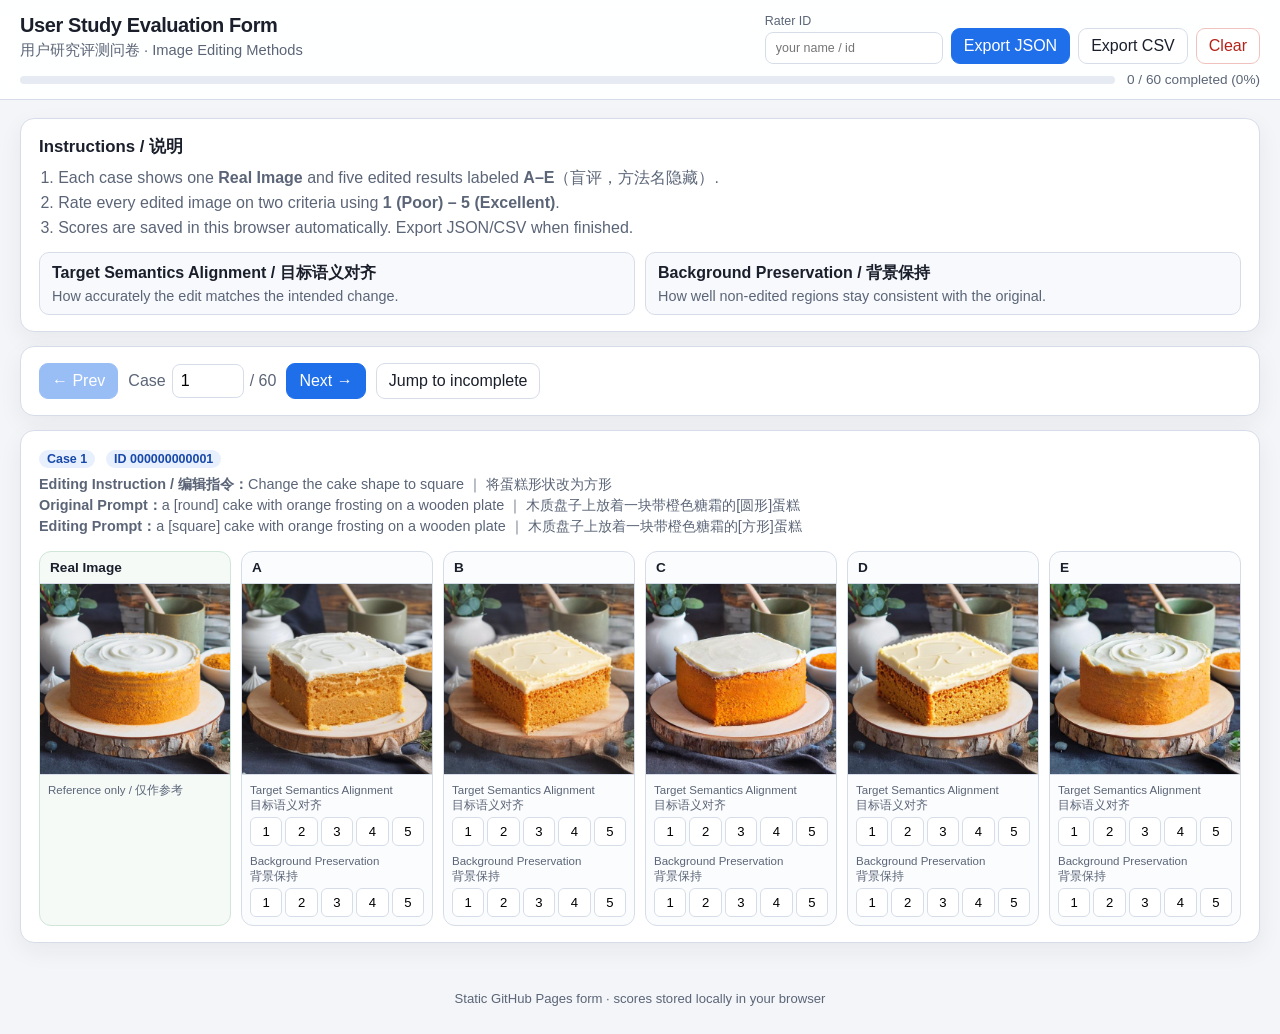
==== index.html @ 9cd1acd5 "Add image editing user-study site for GitHub Pages" ====
<!DOCTYPE html>
<html lang="zh-CN">
<head>
  <meta charset="UTF-8" />
  <meta name="viewport" content="width=device-width, initial-scale=1" />
  <title>User Study Evaluation Form</title>
  <link rel="stylesheet" href="assets/styles.css" />
</head>
<body>
  <header class="top">
    <div class="top-inner">
      <div>
        <h1>User Study Evaluation Form</h1>
        <p class="sub">用户研究评测问卷 · Image Editing Methods</p>
      </div>
      <div class="top-actions">
        <label class="rater">
          <span>Rater ID</span>
          <input id="raterId" type="text" placeholder="your name / id" autocomplete="username" />
        </label>
        <button id="btnExport" type="button" class="btn">Export JSON</button>
        <button id="btnExportCsv" type="button" class="btn ghost">Export CSV</button>
        <button id="btnClear" type="button" class="btn ghost danger">Clear</button>
      </div>
    </div>
    <div class="progress-wrap">
      <div id="progressBar" class="progress-bar"></div>
      <div id="progressText" class="progress-text">0 / 0 completed</div>
    </div>
  </header>

  <main class="wrap">
    <section class="intro card">
      <h2>Instructions / 说明</h2>
      <ol>
        <li>Each case shows one <strong>Real Image</strong> and five edited results labeled <strong>A–E</strong>（盲评，方法名隐藏）.</li>
        <li>Rate every edited image on two criteria using <strong>1 (Poor) – 5 (Excellent)</strong>.</li>
        <li>Scores are saved in this browser automatically. Export JSON/CSV when finished.</li>
      </ol>
      <div class="criteria">
        <div>
          <strong>Target Semantics Alignment / 目标语义对齐</strong>
          <p>How accurately the edit matches the intended change.</p>
        </div>
        <div>
          <strong>Background Preservation / 背景保持</strong>
          <p>How well non-edited regions stay consistent with the original.</p>
        </div>
      </div>
    </section>

    <nav class="pager card">
      <button id="prevBtn" type="button" class="btn">← Prev</button>
      <label class="jump">
        Case
        <input id="jumpInput" type="number" min="1" value="1" />
        <span id="caseTotal">/ 0</span>
      </label>
      <button id="nextBtn" type="button" class="btn">Next →</button>
      <button id="filterIncomplete" type="button" class="btn ghost">Jump to incomplete</button>
    </nav>

    <section id="caseView" class="case card" aria-live="polite"></section>
  </main>

  <footer class="foot">
    Static GitHub Pages form · scores stored locally in your browser
  </footer>

  <script src="assets/app.js" type="module"></script>
</body>
</html>
---- assets/styles.css ----
:root {
  --bg: #f3f5f8;
  --card: #ffffff;
  --ink: #1a1f2b;
  --muted: #5b6577;
  --line: #d7dde8;
  --accent: #1f6feb;
  --accent-soft: #e8f0fe;
  --good: #0f7b4a;
  --danger: #b42318;
  --shadow: 0 8px 24px rgba(26, 31, 43, 0.06);
  --radius: 14px;
  font-family: "Segoe UI", "PingFang SC", "Microsoft YaHei", sans-serif;
}

* { box-sizing: border-box; }
html, body { margin: 0; padding: 0; background: var(--bg); color: var(--ink); }
body { min-height: 100vh; }

.top {
  position: sticky;
  top: 0;
  z-index: 20;
  background: rgba(255,255,255,0.92);
  backdrop-filter: blur(10px);
  border-bottom: 1px solid var(--line);
}
.top-inner {
  max-width: 1280px;
  margin: 0 auto;
  padding: 14px 20px 8px;
  display: flex;
  gap: 16px;
  justify-content: space-between;
  align-items: flex-start;
  flex-wrap: wrap;
}
.top h1 { margin: 0; font-size: 1.25rem; letter-spacing: -0.02em; }
.sub { margin: 4px 0 0; color: var(--muted); font-size: 0.92rem; }
.top-actions { display: flex; gap: 8px; flex-wrap: wrap; align-items: end; }
.rater { display: grid; gap: 4px; font-size: 0.78rem; color: var(--muted); }
.rater input {
  border: 1px solid var(--line);
  border-radius: 8px;
  padding: 8px 10px;
  min-width: 160px;
  font: inherit;
}

.progress-wrap {
  max-width: 1280px;
  margin: 0 auto;
  padding: 0 20px 12px;
  display: grid;
  grid-template-columns: 1fr auto;
  gap: 12px;
  align-items: center;
}
.progress-bar {
  height: 8px;
  border-radius: 999px;
  background: linear-gradient(90deg, var(--accent), #79a7ff) left / 0% 100% no-repeat,
              #e6ebf3;
  transition: background-size 0.25s ease;
}
.progress-text { color: var(--muted); font-size: 0.85rem; white-space: nowrap; }

.wrap {
  max-width: 1280px;
  margin: 0 auto;
  padding: 18px 20px 48px;
  display: grid;
  gap: 14px;
}
.card {
  background: var(--card);
  border: 1px solid var(--line);
  border-radius: var(--radius);
  box-shadow: var(--shadow);
  padding: 16px 18px;
}
.intro h2 { margin: 0 0 8px; font-size: 1.05rem; }
.intro ol { margin: 0; padding-left: 1.2rem; color: var(--muted); line-height: 1.55; }
.criteria {
  margin-top: 12px;
  display: grid;
  grid-template-columns: repeat(auto-fit, minmax(240px, 1fr));
  gap: 10px;
}
.criteria > div {
  background: #f7f9fc;
  border: 1px solid var(--line);
  border-radius: 10px;
  padding: 10px 12px;
}
.criteria p { margin: 4px 0 0; color: var(--muted); font-size: 0.9rem; }

.pager {
  display: flex;
  gap: 10px;
  align-items: center;
  flex-wrap: wrap;
}
.jump { display: inline-flex; gap: 6px; align-items: center; color: var(--muted); }
.jump input {
  width: 72px;
  border: 1px solid var(--line);
  border-radius: 8px;
  padding: 7px 8px;
  font: inherit;
}

.btn {
  border: 1px solid var(--accent);
  background: var(--accent);
  color: #fff;
  border-radius: 9px;
  padding: 8px 12px;
  font: inherit;
  cursor: pointer;
}
.btn:hover { filter: brightness(1.05); }
.btn:disabled { opacity: 0.45; cursor: not-allowed; }
.btn.ghost {
  background: #fff;
  color: var(--ink);
  border-color: var(--line);
}
.btn.danger { color: var(--danger); border-color: #f0c2be; }

.case-head { display: grid; gap: 6px; margin-bottom: 14px; }
.case-head h2 { margin: 0; font-size: 1.1rem; }
.meta { color: var(--muted); font-size: 0.9rem; line-height: 1.45; }
.badge {
  display: inline-block;
  background: var(--accent-soft);
  color: #1849a9;
  border-radius: 999px;
  padding: 2px 8px;
  font-size: 0.78rem;
  margin-right: 6px;
}

.grid {
  display: grid;
  grid-template-columns: repeat(6, minmax(0, 1fr));
  gap: 10px;
}
@media (max-width: 1100px) {
  .grid { grid-template-columns: repeat(3, minmax(0, 1fr)); }
}
@media (max-width: 700px) {
  .grid { grid-template-columns: repeat(2, minmax(0, 1fr)); }
}

.col {
  border: 1px solid var(--line);
  border-radius: 12px;
  overflow: hidden;
  background: #fbfcfe;
  display: flex;
  flex-direction: column;
  min-width: 0;
}
.col.real { background: #f5faf7; border-color: #cfe6d8; }
.col-title {
  padding: 8px 10px;
  font-size: 0.85rem;
  font-weight: 650;
  border-bottom: 1px solid var(--line);
  display: flex;
  justify-content: space-between;
  align-items: center;
}
.thumb {
  aspect-ratio: 1 / 1;
  background: #eef2f7;
  display: grid;
  place-items: center;
  overflow: hidden;
}
.thumb img {
  width: 100%;
  height: 100%;
  object-fit: contain;
  background: #fff;
  cursor: zoom-in;
}
.scores {
  padding: 8px;
  display: grid;
  gap: 8px;
  border-top: 1px solid var(--line);
}
.metric { display: grid; gap: 4px; }
.metric label { font-size: 0.72rem; color: var(--muted); line-height: 1.3; }
.stars {
  display: grid;
  grid-template-columns: repeat(5, 1fr);
  gap: 3px;
}
.stars button {
  border: 1px solid var(--line);
  background: #fff;
  border-radius: 6px;
  padding: 6px 0;
  font: inherit;
  font-size: 0.82rem;
  cursor: pointer;
}
.stars button.active {
  background: var(--accent);
  border-color: var(--accent);
  color: #fff;
  font-weight: 700;
}
.col.done .col-title::after {
  content: "✓";
  color: var(--good);
  font-weight: 700;
}

.lightbox {
  position: fixed;
  inset: 0;
  background: rgba(10, 14, 22, 0.78);
  display: none;
  place-items: center;
  z-index: 50;
  padding: 24px;
}
.lightbox.open { display: grid; }
.lightbox img {
  max-width: min(96vw, 1100px);
  max-height: 90vh;
  object-fit: contain;
  border-radius: 10px;
  background: #fff;
}
.foot {
  text-align: center;
  color: var(--muted);
  font-size: 0.82rem;
  padding: 0 16px 28px;
}
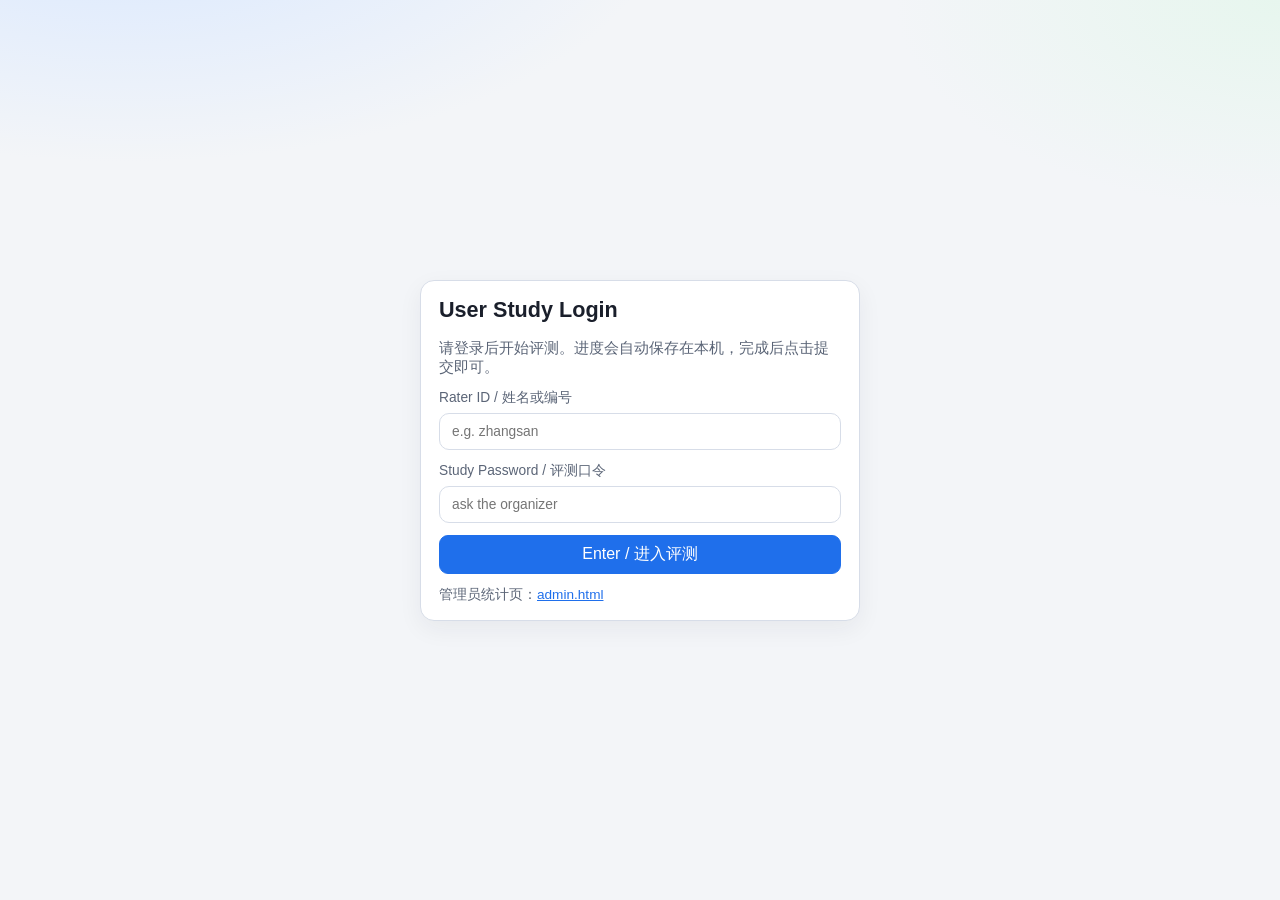
==== commit af5bcf1d: "Add login, submit-to-Issues, and admin auto-stats" ====
--- a/index.html
+++ b/index.html
@@ -7,65 +7,83 @@
   <link rel="stylesheet" href="assets/styles.css" />
 </head>
 <body>
-  <header class="top">
-    <div class="top-inner">
-      <div>
-        <h1>User Study Evaluation Form</h1>
-        <p class="sub">用户研究评测问卷 · Image Editing Methods</p>
-      </div>
-      <div class="top-actions">
-        <label class="rater">
-          <span>Rater ID</span>
-          <input id="raterId" type="text" placeholder="your name / id" autocomplete="username" />
-        </label>
-        <button id="btnExport" type="button" class="btn">Export JSON</button>
-        <button id="btnExportCsv" type="button" class="btn ghost">Export CSV</button>
-        <button id="btnClear" type="button" class="btn ghost danger">Clear</button>
-      </div>
-    </div>
-    <div class="progress-wrap">
-      <div id="progressBar" class="progress-bar"></div>
-      <div id="progressText" class="progress-text">0 / 0 completed</div>
-    </div>
-  </header>
+  <div id="loginGate" class="gate">
+    <form id="loginForm" class="gate-card card">
+      <h1>User Study Login</h1>
+      <p class="sub">请登录后开始评测。进度会自动保存在本机，完成后点击提交即可。</p>
+      <label class="field">
+        <span>Rater ID / 姓名或编号</span>
+        <input id="loginRaterId" type="text" required minlength="1" maxlength="64" placeholder="e.g. zhangsan" autocomplete="username" />
+      </label>
+      <label class="field">
+        <span>Study Password / 评测口令</span>
+        <input id="loginPassword" type="password" required placeholder="ask the organizer" autocomplete="current-password" />
+      </label>
+      <button class="btn" type="submit">Enter / 进入评测</button>
+      <p id="loginError" class="error" hidden></p>
+      <p class="hint">管理员统计页：<a href="admin.html">admin.html</a></p>
+    </form>
+  </div>
 
-  <main class="wrap">
-    <section class="intro card">
-      <h2>Instructions / 说明</h2>
-      <ol>
-        <li>Each case shows one <strong>Real Image</strong> and five edited results labeled <strong>A–E</strong>（盲评，方法名隐藏）.</li>
-        <li>Rate every edited image on two criteria using <strong>1 (Poor) – 5 (Excellent)</strong>.</li>
-        <li>Scores are saved in this browser automatically. Export JSON/CSV when finished.</li>
-      </ol>
-      <div class="criteria">
+  <div id="appRoot" hidden>
+    <header class="top">
+      <div class="top-inner">
         <div>
-          <strong>Target Semantics Alignment / 目标语义对齐</strong>
-          <p>How accurately the edit matches the intended change.</p>
+          <h1>User Study Evaluation Form</h1>
+          <p class="sub">用户研究评测问卷 · Image Editing Methods</p>
         </div>
-        <div>
-          <strong>Background Preservation / 背景保持</strong>
-          <p>How well non-edited regions stay consistent with the original.</p>
+        <div class="top-actions">
+          <div class="rater-chip">Rater: <strong id="raterLabel">-</strong></div>
+          <button id="btnSubmit" type="button" class="btn">Submit / 提交</button>
+          <button id="btnExport" type="button" class="btn ghost">Backup JSON</button>
+          <button id="btnLogout" type="button" class="btn ghost">Logout</button>
         </div>
       </div>
-    </section>
+      <div class="progress-wrap">
+        <div id="progressBar" class="progress-bar"></div>
+        <div id="progressText" class="progress-text">0 / 0 completed</div>
+      </div>
+    </header>
 
-    <nav class="pager card">
-      <button id="prevBtn" type="button" class="btn">← Prev</button>
-      <label class="jump">
-        Case
-        <input id="jumpInput" type="number" min="1" value="1" />
-        <span id="caseTotal">/ 0</span>
-      </label>
-      <button id="nextBtn" type="button" class="btn">Next →</button>
-      <button id="filterIncomplete" type="button" class="btn ghost">Jump to incomplete</button>
-    </nav>
+    <main class="wrap">
+      <section class="intro card">
+        <h2>Instructions / 说明</h2>
+        <ol>
+          <li>Each case shows one <strong>Real Image</strong> and five edited results labeled <strong>A–E</strong>（盲评）.</li>
+          <li>Rate every edited image on two criteria using <strong>1 (Poor) – 5 (Excellent)</strong>.</li>
+          <li>Scores auto-save in this browser. After finishing all cases, click <strong>Submit</strong>.</li>
+        </ol>
+        <div class="criteria">
+          <div>
+            <strong>Target Semantics Alignment / 目标语义对齐</strong>
+            <p>How accurately the edit matches the intended change.</p>
+          </div>
+          <div>
+            <strong>Background Preservation / 背景保持</strong>
+            <p>How well non-edited regions stay consistent with the original.</p>
+          </div>
+        </div>
+        <p id="submitStatus" class="submit-status"></p>
+      </section>
 
-    <section id="caseView" class="case card" aria-live="polite"></section>
-  </main>
+      <nav class="pager card">
+        <button id="prevBtn" type="button" class="btn">← Prev</button>
+        <label class="jump">
+          Case
+          <input id="jumpInput" type="number" min="1" value="1" />
+          <span id="caseTotal">/ 0</span>
+        </label>
+        <button id="nextBtn" type="button" class="btn">Next →</button>
+        <button id="filterIncomplete" type="button" class="btn ghost">Jump to incomplete</button>
+      </nav>
 
-  <footer class="foot">
-    Static GitHub Pages form · scores stored locally in your browser
-  </footer>
+      <section id="caseView" class="case card" aria-live="polite"></section>
+    </main>
+
+    <footer class="foot">
+      Login → rate → Submit. Organizer can view auto stats on the admin page.
+    </footer>
+  </div>
 
   <script src="assets/app.js" type="module"></script>
 </body>
--- a/assets/styles.css
+++ b/assets/styles.css
@@ -243,3 +243,62 @@
   font-size: 0.82rem;
   padding: 0 16px 28px;
 }
+
+.gate {
+  min-height: 100vh;
+  display: grid;
+  place-items: center;
+  padding: 24px;
+  background:
+    radial-gradient(900px 420px at 10% -10%, #d9e8ff 0%, transparent 60%),
+    radial-gradient(700px 380px at 100% 0%, #e7f6ee 0%, transparent 55%),
+    var(--bg);
+}
+.gate-card {
+  width: min(440px, 100%);
+  display: grid;
+  gap: 12px;
+}
+.gate-card h1 { margin: 0; font-size: 1.35rem; }
+.field { display: grid; gap: 6px; font-size: 0.86rem; color: var(--muted); }
+.field input {
+  border: 1px solid var(--line);
+  border-radius: 10px;
+  padding: 10px 12px;
+  font: inherit;
+  color: var(--ink);
+}
+.error { color: var(--danger); margin: 0; font-size: 0.9rem; }
+.hint { margin: 0; color: var(--muted); font-size: 0.85rem; }
+.hint a { color: var(--accent); }
+.rater-chip {
+  border: 1px solid var(--line);
+  background: #fff;
+  border-radius: 999px;
+  padding: 8px 12px;
+  font-size: 0.9rem;
+}
+.submit-status { margin: 12px 0 0; font-size: 0.92rem; color: var(--good); }
+.submit-status .error { color: var(--danger); }
+
+.admin-head {
+  display: flex;
+  justify-content: space-between;
+  gap: 12px;
+  flex-wrap: wrap;
+  align-items: flex-start;
+}
+.admin-head h1 { margin: 0; font-size: 1.25rem; }
+.table-wrap { overflow: auto; }
+.stats-table {
+  width: 100%;
+  border-collapse: collapse;
+  font-size: 0.9rem;
+}
+.stats-table th, .stats-table td {
+  border-bottom: 1px solid var(--line);
+  text-align: left;
+  padding: 8px 10px;
+  white-space: nowrap;
+}
+.stats-table th { color: var(--muted); font-weight: 650; }
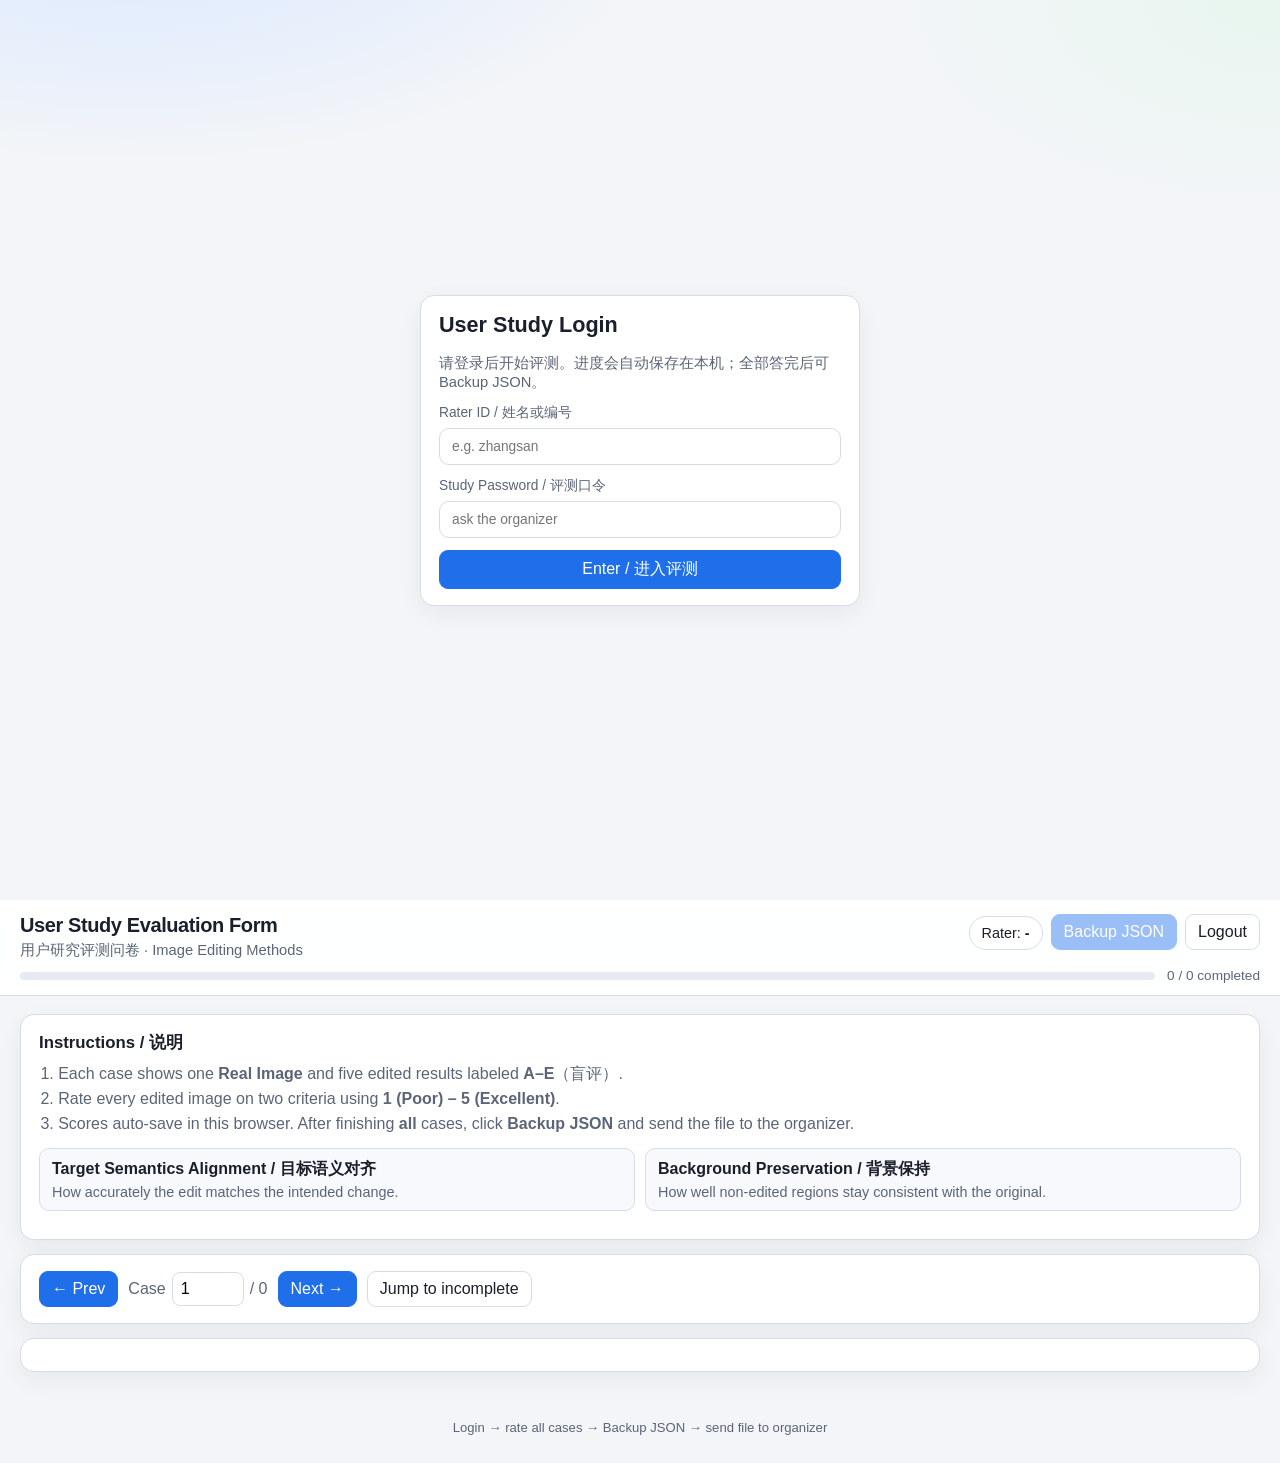
==== commit a4712dbd: "Remove backend submit; unlock Backup JSON only when all cases done" ====
--- a/index.html
+++ b/index.html
@@ -10,7 +10,7 @@
   <div id="loginGate" class="gate">
     <form id="loginForm" class="gate-card card">
       <h1>User Study Login</h1>
-      <p class="sub">请登录后开始评测。进度会自动保存在本机，完成后点击提交即可。</p>
+      <p class="sub">请登录后开始评测。进度会自动保存在本机；全部答完后可 Backup JSON。</p>
       <label class="field">
         <span>Rater ID / 姓名或编号</span>
         <input id="loginRaterId" type="text" required minlength="1" maxlength="64" placeholder="e.g. zhangsan" autocomplete="username" />
@@ -21,11 +21,10 @@
       </label>
       <button class="btn" type="submit">Enter / 进入评测</button>
       <p id="loginError" class="error" hidden></p>
-      <p class="hint">管理员统计页：<a href="admin.html">admin.html</a></p>
     </form>
   </div>
 
-  <div id="appRoot" hidden>
+  <div id="appRoot" class="is-hidden">
     <header class="top">
       <div class="top-inner">
         <div>
@@ -34,8 +33,7 @@
         </div>
         <div class="top-actions">
           <div class="rater-chip">Rater: <strong id="raterLabel">-</strong></div>
-          <button id="btnSubmit" type="button" class="btn">Submit / 提交</button>
-          <button id="btnExport" type="button" class="btn ghost">Backup JSON</button>
+          <button id="btnExport" type="button" class="btn" disabled title="Finish all cases first">Backup JSON</button>
           <button id="btnLogout" type="button" class="btn ghost">Logout</button>
         </div>
       </div>
@@ -51,7 +49,7 @@
         <ol>
           <li>Each case shows one <strong>Real Image</strong> and five edited results labeled <strong>A–E</strong>（盲评）.</li>
           <li>Rate every edited image on two criteria using <strong>1 (Poor) – 5 (Excellent)</strong>.</li>
-          <li>Scores auto-save in this browser. After finishing all cases, click <strong>Submit</strong>.</li>
+          <li>Scores auto-save in this browser. After finishing <strong>all</strong> cases, click <strong>Backup JSON</strong> and send the file to the organizer.</li>
         </ol>
         <div class="criteria">
           <div>
@@ -63,7 +61,7 @@
             <p>How well non-edited regions stay consistent with the original.</p>
           </div>
         </div>
-        <p id="submitStatus" class="submit-status"></p>
+        <p id="exportHint" class="submit-status"></p>
       </section>
 
       <nav class="pager card">
@@ -81,7 +79,7 @@
     </main>
 
     <footer class="foot">
-      Login → rate → Submit. Organizer can view auto stats on the admin page.
+      Login → rate all cases → Backup JSON → send file to organizer
     </footer>
   </div>
 
--- a/assets/styles.css
+++ b/assets/styles.css
@@ -244,6 +244,11 @@
   padding: 0 16px 28px;
 }
 
+/* Author display rules can override the HTML hidden attribute — force hide. */
+[hidden] {
+  display: none !important;
+}
+
 .gate {
   min-height: 100vh;
   display: grid;
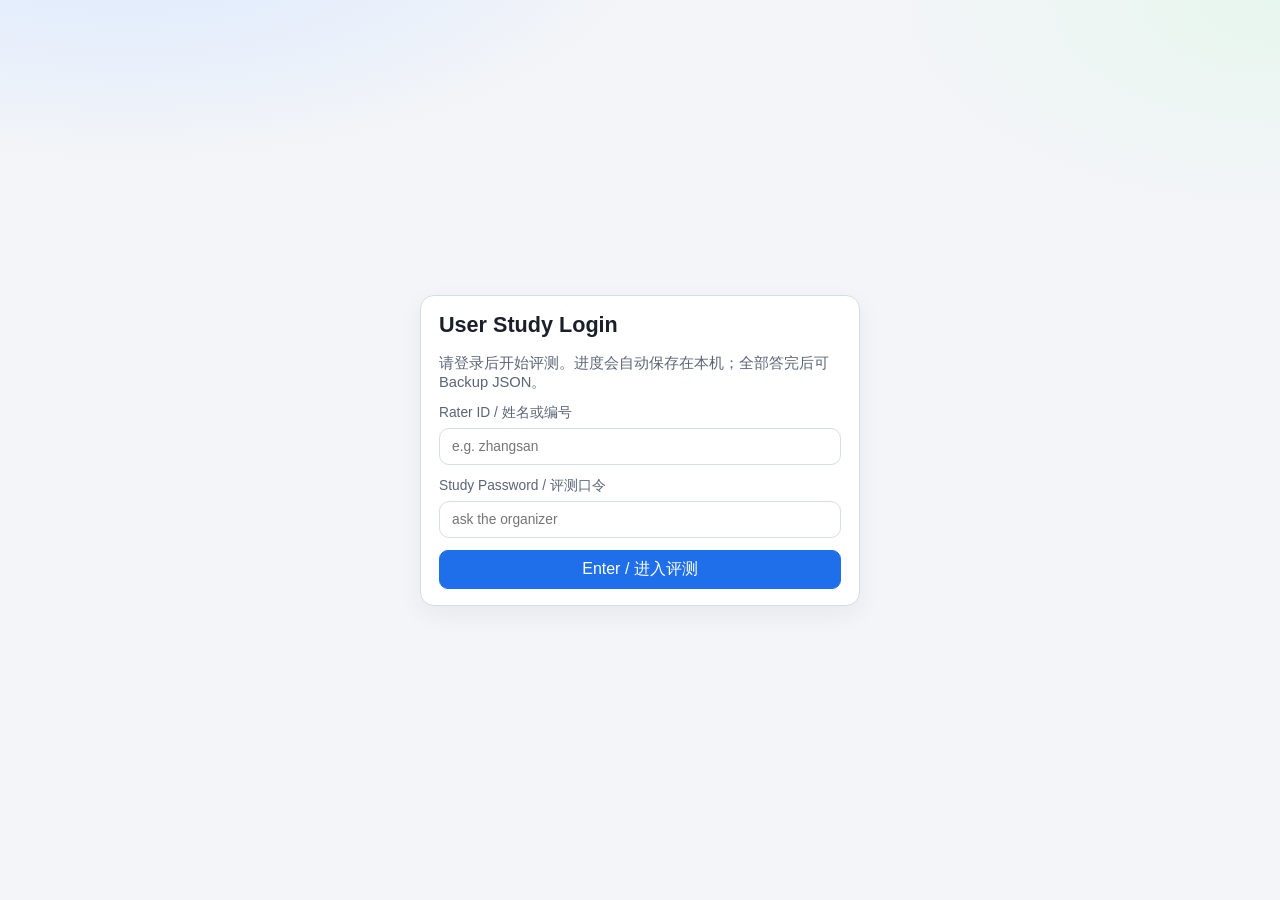
==== commit 8b5ce1b1: "Add Chinese translations for instructions" ====
--- a/index.html
+++ b/index.html
@@ -47,9 +47,18 @@
       <section class="intro card">
         <h2>Instructions / 说明</h2>
         <ol>
-          <li>Each case shows one <strong>Real Image</strong> and five edited results labeled <strong>A–E</strong>（盲评）.</li>
-          <li>Rate every edited image on two criteria using <strong>1 (Poor) – 5 (Excellent)</strong>.</li>
-          <li>Scores auto-save in this browser. After finishing <strong>all</strong> cases, click <strong>Backup JSON</strong> and send the file to the organizer.</li>
+          <li>
+            每个样本展示一张 <strong>Real Image（原图）</strong> 以及由不同方法生成的五张编辑结果 <strong>A–E</strong>（盲评，方法名隐藏）。<br />
+            <span class="en">Each case shows one Real Image and five edited results labeled A–E (blind evaluation).</span>
+          </li>
+          <li>
+            请按两项标准为每张编辑结果打分，分值为 <strong>1（很差）– 5（很好）</strong>。<br />
+            <span class="en">Rate every edited image on two criteria using 1 (Poor) – 5 (Excellent).</span>
+          </li>
+          <li>
+            分数会自动保存在本浏览器中。全部答完后，点击 <strong>Backup JSON</strong>，并将文件发送给组织者。<br />
+            <span class="en">Scores auto-save in this browser. After finishing all cases, click Backup JSON and send the file to the organizer.</span>
+          </li>
         </ol>
         <div class="criteria">
           <div>
--- a/assets/styles.css
+++ b/assets/styles.css
@@ -244,8 +244,13 @@
   padding: 0 16px 28px;
 }
 
-/* Author display rules can override the HTML hidden attribute — force hide. */
-[hidden] {
+/* Force-hide helpers (author display rules must not override these). */
+[hidden],
+.is-hidden {
+  display: none !important;
+}
+
+body.app-mode #loginGate {
   display: none !important;
 }
 
@@ -283,7 +288,8 @@
   padding: 8px 12px;
   font-size: 0.9rem;
 }
-.submit-status { margin: 12px 0 0; font-size: 0.92rem; color: var(--good); }
+.submit-status { margin: 12px 0 0; font-size: 0.92rem; color: var(--muted); }
+.submit-status.ready { color: var(--good); font-weight: 650; }
 .submit-status .error { color: var(--danger); }
 
 .admin-head {
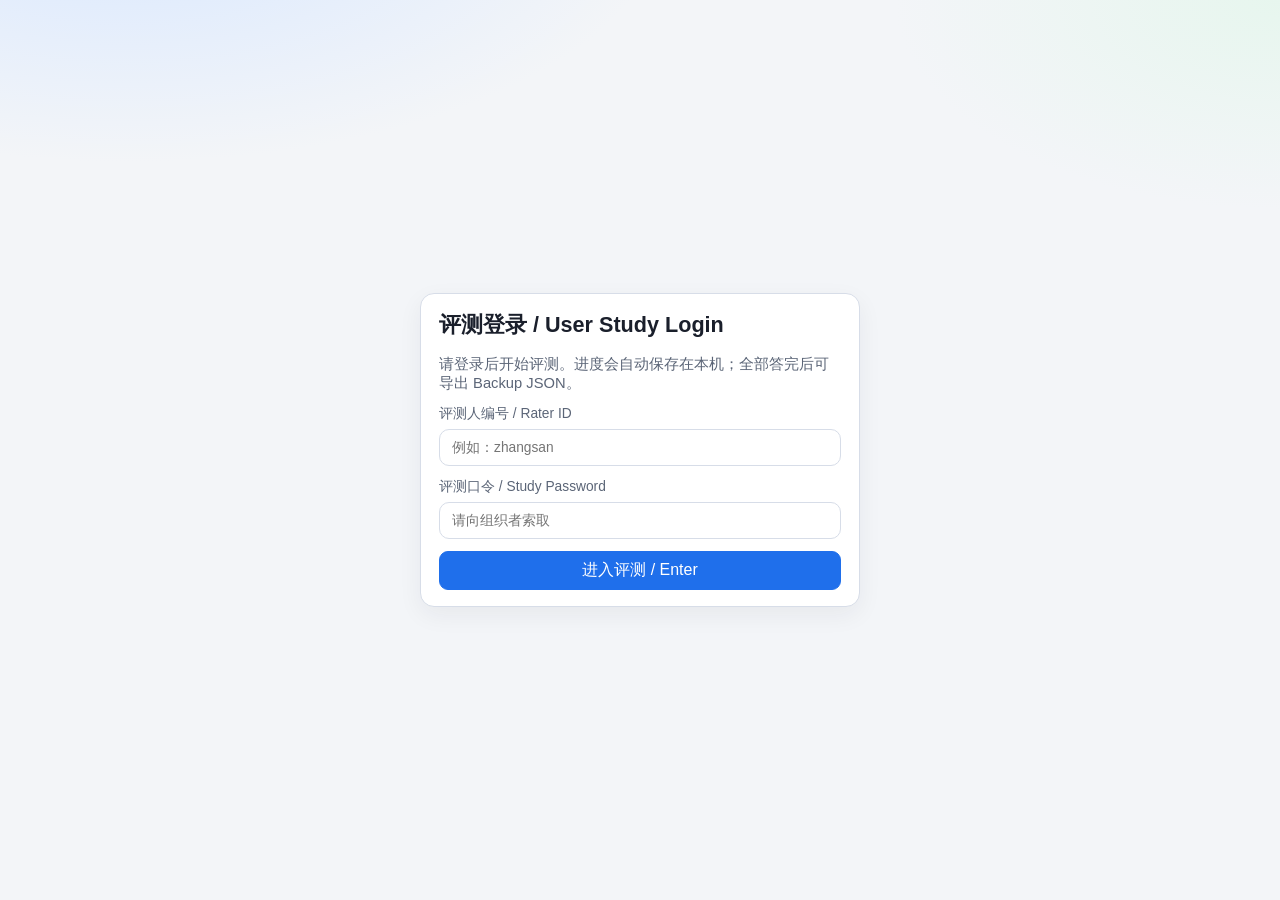
==== commit 7ef4ad34: "Polish bilingual UI; clarify original image column" ====
--- a/index.html
+++ b/index.html
@@ -3,23 +3,23 @@
 <head>
   <meta charset="UTF-8" />
   <meta name="viewport" content="width=device-width, initial-scale=1" />
-  <title>User Study Evaluation Form</title>
+  <title>用户研究评测问卷 / User Study</title>
   <link rel="stylesheet" href="assets/styles.css" />
 </head>
 <body>
   <div id="loginGate" class="gate">
     <form id="loginForm" class="gate-card card">
-      <h1>User Study Login</h1>
-      <p class="sub">请登录后开始评测。进度会自动保存在本机；全部答完后可 Backup JSON。</p>
+      <h1>评测登录 / User Study Login</h1>
+      <p class="sub">请登录后开始评测。进度会自动保存在本机；全部答完后可导出 Backup JSON。</p>
       <label class="field">
-        <span>Rater ID / 姓名或编号</span>
-        <input id="loginRaterId" type="text" required minlength="1" maxlength="64" placeholder="e.g. zhangsan" autocomplete="username" />
+        <span>评测人编号 / Rater ID</span>
+        <input id="loginRaterId" type="text" required minlength="1" maxlength="64" placeholder="例如：zhangsan" autocomplete="username" />
       </label>
       <label class="field">
-        <span>Study Password / 评测口令</span>
-        <input id="loginPassword" type="password" required placeholder="ask the organizer" autocomplete="current-password" />
+        <span>评测口令 / Study Password</span>
+        <input id="loginPassword" type="password" required placeholder="请向组织者索取" autocomplete="current-password" />
       </label>
-      <button class="btn" type="submit">Enter / 进入评测</button>
+      <button class="btn" type="submit">进入评测 / Enter</button>
       <p id="loginError" class="error" hidden></p>
     </form>
   </div>
@@ -28,28 +28,28 @@
     <header class="top">
       <div class="top-inner">
         <div>
-          <h1>User Study Evaluation Form</h1>
-          <p class="sub">用户研究评测问卷 · Image Editing Methods</p>
+          <h1>用户研究评测问卷</h1>
+          <p class="sub">User Study Evaluation Form · Image Editing Methods</p>
         </div>
         <div class="top-actions">
-          <div class="rater-chip">Rater: <strong id="raterLabel">-</strong></div>
-          <button id="btnExport" type="button" class="btn" disabled title="Finish all cases first">Backup JSON</button>
-          <button id="btnLogout" type="button" class="btn ghost">Logout</button>
+          <div class="rater-chip">评测人 / Rater: <strong id="raterLabel">-</strong></div>
+          <button id="btnExport" type="button" class="btn" disabled title="请先完成全部样本">Backup JSON</button>
+          <button id="btnLogout" type="button" class="btn ghost">退出 / Logout</button>
         </div>
       </div>
       <div class="progress-wrap">
         <div id="progressBar" class="progress-bar"></div>
-        <div id="progressText" class="progress-text">0 / 0 completed</div>
+        <div id="progressText" class="progress-text">0 / 0 已完成</div>
       </div>
     </header>
 
     <main class="wrap">
       <section class="intro card">
-        <h2>Instructions / 说明</h2>
+        <h2>说明 / Instructions</h2>
         <ol>
           <li>
-            每个样本展示一张 <strong>Real Image（原图）</strong> 以及由不同方法生成的五张编辑结果 <strong>A–E</strong>（盲评，方法名隐藏）。<br />
-            <span class="en">Each case shows one Real Image and five edited results labeled A–E (blind evaluation).</span>
+            每个样本展示一张 <strong>原图（待编辑）</strong> 以及由不同方法生成的五张编辑结果 <strong>A–E</strong>（盲评，方法名隐藏）。<br />
+            <span class="en">Each case shows one original image to edit and five edited results labeled A–E (blind evaluation).</span>
           </li>
           <li>
             请按两项标准为每张编辑结果打分，分值为 <strong>1（很差）– 5（很好）</strong>。<br />
@@ -62,33 +62,33 @@
         </ol>
         <div class="criteria">
           <div>
-            <strong>Target Semantics Alignment / 目标语义对齐</strong>
-            <p>How accurately the edit matches the intended change.</p>
+            <strong>目标语义对齐 / Target Semantics Alignment</strong>
+            <p>编辑结果在多大程度上准确、合理地实现了预期语义变化。<br /><span class="en">How accurately the edit matches the intended change.</span></p>
           </div>
           <div>
-            <strong>Background Preservation / 背景保持</strong>
-            <p>How well non-edited regions stay consistent with the original.</p>
+            <strong>背景保持 / Background Preservation</strong>
+            <p>未编辑区域与原图保持一致的程度（无意外失真、偏色或纹理变化）。<br /><span class="en">How well non-edited regions stay consistent with the original.</span></p>
           </div>
         </div>
         <p id="exportHint" class="submit-status"></p>
       </section>
 
       <nav class="pager card">
-        <button id="prevBtn" type="button" class="btn">← Prev</button>
+        <button id="prevBtn" type="button" class="btn">← 上一题</button>
         <label class="jump">
-          Case
+          样本 / Case
           <input id="jumpInput" type="number" min="1" value="1" />
           <span id="caseTotal">/ 0</span>
         </label>
-        <button id="nextBtn" type="button" class="btn">Next →</button>
-        <button id="filterIncomplete" type="button" class="btn ghost">Jump to incomplete</button>
+        <button id="nextBtn" type="button" class="btn">下一题 →</button>
+        <button id="filterIncomplete" type="button" class="btn ghost">跳到未完成</button>
       </nav>
 
       <section id="caseView" class="case card" aria-live="polite"></section>
     </main>
 
     <footer class="foot">
-      Login → rate all cases → Backup JSON → send file to organizer
+      登录 → 全部打分 → Backup JSON → 把文件发给组织者
     </footer>
   </div>
 
--- a/assets/styles.css
+++ b/assets/styles.css
@@ -80,7 +80,8 @@
   padding: 16px 18px;
 }
 .intro h2 { margin: 0 0 8px; font-size: 1.05rem; }
-.intro ol { margin: 0; padding-left: 1.2rem; color: var(--muted); line-height: 1.55; }
+.intro ol { margin: 0; padding-left: 1.2rem; color: var(--ink); line-height: 1.55; }
+.intro ol .en { color: var(--muted); font-size: 0.92em; }
 .criteria {
   margin-top: 12px;
   display: grid;
